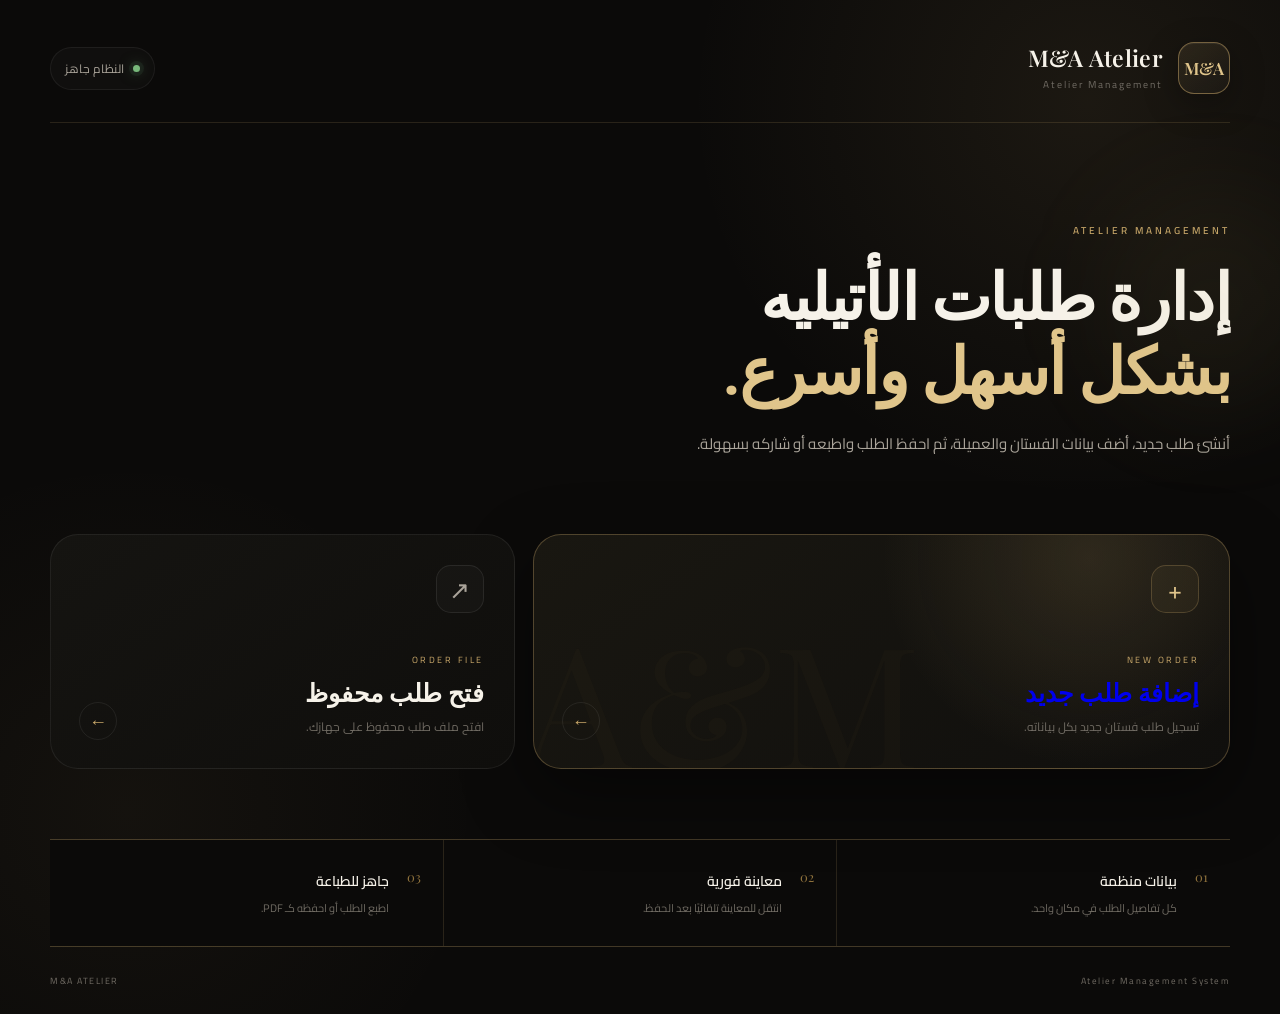
==== index.html @ f41b0c4b "Add files via upload" ====
<!DOCTYPE html>
<html lang="ar" dir="rtl">

<head>
    <meta charset="UTF-8">
    <meta name="viewport" content="width=device-width, initial-scale=1.0">

    <title>M&A Atelier</title>

    <link rel="stylesheet" href="css/style.css">
</head>

<body>

    <main class="dashboard">

        <!-- Header -->
        <header class="dashboard-header">

            <div class="brand">
                <div class="brand-mark">M&A</div>

                <div class="brand-info">
                    <h1>M&A Atelier</h1>
                    <span>Atelier Management</span>
                </div>
            </div>

            <div class="header-status">
                <span class="status-dot"></span> النظام جاهز
            </div>

        </header>


        <!-- Welcome -->
        <section class="welcome-section">

            <div>
                <span class="eyebrow">ATELIER MANAGEMENT</span>

                <h2>
                    إدارة طلبات الأتيليه
                    <br>
                    <span>بشكل أسهل وأسرع.</span>
                </h2>

                <p>
                    أنشئ طلب جديد، أضف بيانات الفستان والعميلة، ثم احفظ الطلب واطبعه أو شاركه بسهولة.
                </p>
            </div>

        </section>


        <!-- Main Actions -->
        <section class="actions-grid">

            <!-- Add Order -->
            <a href="add-order.html" class="action-card primary-card">

                <div class="action-icon">
                    +
                </div>

                <div class="action-content">
                    <span>NEW ORDER</span>
                    <h3>إضافة طلب جديد</h3>
                    <p>
                        تسجيل طلب فستان جديد بكل بياناته.
                    </p>
                </div>

                <div class="action-arrow">
                    ←
                </div>

            </a>


            <!-- Open Order -->
            <div class="action-card secondary-card">

                <div class="action-icon">
                    ↗
                </div>

                <div class="action-content">
                    <span>ORDER FILE</span>
                    <h3>فتح طلب محفوظ</h3>
                    <p>
                        افتح ملف طلب محفوظ على جهازك.
                    </p>
                </div>

                <div class="action-arrow">
                    ←
                </div>

            </div>

        </section>


        <!-- Features -->
        <section class="features">

            <div class="feature-item">
                <div class="feature-number">01</div>

                <div>
                    <h4>بيانات منظمة</h4>
                    <p>كل تفاصيل الطلب في مكان واحد.</p>
                </div>
            </div>


            <div class="feature-item">
                <div class="feature-number">02</div>

                <div>
                    <h4>معاينة فورية</h4>
                    <p>انتقل للمعاينة تلقائيًا بعد الحفظ.</p>
                </div>
            </div>


            <div class="feature-item">
                <div class="feature-number">03</div>

                <div>
                    <h4>جاهز للطباعة</h4>
                    <p>اطبع الطلب أو احفظه كـ PDF.</p>
                </div>
            </div>

        </section>


        <!-- Footer -->
        <footer class="dashboard-footer">

            <span>M&A ATELIER</span>

            <span>Atelier Management System</span>

        </footer>

    </main>


    <script src="js/app.js"></script>

</body>

</html>
---- css/style.css ----
@import url('https://fonts.googleapis.com/css2?family=Cairo:wght@400;500;600;700&family=Playfair+Display:wght@500;600;700&display=swap');
:root {
    --bg: #0b0a09;
    --bg-soft: #11100e;
    --card: #151310;
    --card-hover: #1b1915;
    --gold: #c9a86a;
    --gold-light: #e0c58b;
    --gold-dark: #8e713c;
    --text: #f6f2e9;
    --text-soft: #aaa49a;
    --text-muted: #706b63;
    --border: rgba(201, 168, 106, 0.16);
    --radius-lg: 28px;
    --radius-md: 20px;
    --shadow: 0 25px 70px rgba(0, 0, 0, 0.45);
}

* {
    margin: 0;
    padding: 0;
    box-sizing: border-box;
}

html {
    scroll-behavior: smooth;
}

body {
    min-height: 100vh;
    background: radial-gradient( circle at 85% 10%, rgba(201, 168, 106, 0.09), transparent 28%), radial-gradient( circle at 10% 80%, rgba(201, 168, 106, 0.05), transparent 25%), var(--bg);
    color: var(--text);
    font-family: "Cairo", sans-serif;
    overflow-x: hidden;
}


/* =========================
   DASHBOARD
========================= */

.dashboard {
    width: min(1180px, calc(100% - 48px));
    margin: auto;
    padding: 42px 0 25px;
}


/* =========================
   HEADER
========================= */

.dashboard-header {
    display: flex;
    align-items: center;
    justify-content: space-between;
    padding-bottom: 28px;
    border-bottom: 1px solid var(--border);
}

.brand {
    display: flex;
    align-items: center;
    gap: 15px;
}

.brand-mark {
    width: 52px;
    height: 52px;
    display: grid;
    place-items: center;
    border: 1px solid rgba(201, 168, 106, 0.5);
    border-radius: 16px;
    color: var(--gold-light);
    font-family: "Playfair Display", serif;
    font-size: 17px;
    font-weight: 600;
    background: linear-gradient( 145deg, rgba(201, 168, 106, 0.12), rgba(255, 255, 255, 0.02));
    box-shadow: inset 0 1px 0 rgba(255, 255, 255, 0.06), 0 10px 35px rgba(0, 0, 0, 0.3);
}

.brand-info h1 {
    font-family: "Playfair Display", serif;
    font-size: 23px;
    font-weight: 600;
    letter-spacing: 0.3px;
}

.brand-info span {
    display: block;
    margin-top: 2px;
    color: var(--text-muted);
    font-size: 10px;
    letter-spacing: 2px;
    direction: ltr;
    text-align: right;
}

.header-status {
    display: flex;
    align-items: center;
    gap: 9px;
    padding: 9px 14px;
    border: 1px solid rgba(255, 255, 255, 0.06);
    border-radius: 50px;
    background: rgba(255, 255, 255, 0.025);
    color: var(--text-soft);
    font-size: 12px;
}

.status-dot {
    width: 7px;
    height: 7px;
    border-radius: 50%;
    background: #78b87b;
    box-shadow: 0 0 0 4px rgba(120, 184, 123, 0.08), 0 0 14px rgba(120, 184, 123, 0.5);
}


/* =========================
   WELCOME
========================= */

.welcome-section {
    position: relative;
    padding: 90px 0 75px;
    max-width: 760px;
}

.welcome-section::before {
    content: "";
    position: absolute;
    top: 65px;
    right: -100px;
    width: 230px;
    height: 230px;
    border-radius: 50%;
    background: rgba(201, 168, 106, 0.05);
    filter: blur(50px);
    pointer-events: none;
}

.eyebrow {
    display: inline-block;
    margin-bottom: 17px;
    color: var(--gold);
    font-size: 10px;
    font-weight: 600;
    letter-spacing: 3px;
    direction: ltr;
}

.welcome-section h2 {
    font-family: "Playfair Display", serif;
    font-size: clamp(42px, 5vw, 68px);
    line-height: 1.15;
    font-weight: 600;
    letter-spacing: -1.5px;
}

.welcome-section h2 span {
    color: var(--gold-light);
}

.welcome-section p {
    max-width: 610px;
    margin-top: 25px;
    color: var(--text-soft);
    font-size: 15px;
    line-height: 2;
    font-weight: 400;
}


/* =========================
   ACTIONS
========================= */

.actions-grid {
    display: grid;
    grid-template-columns: 1.5fr 1fr;
    gap: 18px;
}

.action-card {
    position: relative;
    min-height: 235px;
    padding: 30px;
    border-radius: var(--radius-lg);
    text-decoration: none;
    overflow: hidden;
    transition: transform 0.35s ease, border-color 0.35s ease, background 0.35s ease;
}

.action-card:hover {
    transform: translateY(-5px);
}


/* Primary */

.primary-card {
    display: flex;
    flex-direction: column;
    justify-content: space-between;
    border: 1px solid rgba(201, 168, 106, 0.32);
    background: radial-gradient( circle at 80% 10%, rgba(201, 168, 106, 0.15), transparent 35%), linear-gradient( 145deg, #191711, #100f0d);
    box-shadow: var(--shadow);
}

.primary-card::after {
    content: "A&M";
    position: absolute;
    left: -10px;
    bottom: -45px;
    font-family: "Playfair Display", serif;
    font-size: 170px;
    color: rgba(201, 168, 106, 0.025);
    pointer-events: none;
}

.primary-card:hover {
    border-color: rgba(201, 168, 106, 0.6);
}


/* Secondary */

.secondary-card {
    display: flex;
    flex-direction: column;
    justify-content: space-between;
    border: 1px solid rgba(255, 255, 255, 0.07);
    background: linear-gradient( 145deg, #151411, #0f0e0c);
}

.secondary-card:hover {
    background: var(--card-hover);
    border-color: rgba(255, 255, 255, 0.14);
}


/* =========================
   ACTION ICON
========================= */

.action-icon {
    width: 48px;
    height: 48px;
    display: grid;
    place-items: center;
    border-radius: 15px;
    border: 1px solid rgba(201, 168, 106, 0.25);
    color: var(--gold-light);
    font-size: 25px;
    background: rgba(201, 168, 106, 0.06);
}

.secondary-card .action-icon {
    color: var(--text-soft);
    border-color: rgba(255, 255, 255, 0.08);
    background: rgba(255, 255, 255, 0.025);
}


/* =========================
   ACTION CONTENT
========================= */

.action-content span {
    display: block;
    margin-bottom: 7px;
    color: var(--gold);
    font-size: 9px;
    letter-spacing: 2.5px;
    direction: ltr;
    text-align: right;
}

.action-content h3 {
    font-family: "Playfair Display", serif;
    font-size: 25px;
    font-weight: 600;
}

.action-content p {
    margin-top: 7px;
    color: var(--text-muted);
    font-size: 12px;
}


/* =========================
   ARROW
========================= */

.action-arrow {
    position: absolute;
    left: 28px;
    bottom: 28px;
    width: 38px;
    height: 38px;
    display: grid;
    place-items: center;
    border: 1px solid rgba(255, 255, 255, 0.07);
    border-radius: 50%;
    color: var(--gold);
    font-size: 18px;
    transition: 0.3s ease;
}

.action-card:hover .action-arrow {
    transform: translateX(-5px);
    border-color: rgba(201, 168, 106, 0.4);
}


/* =========================
   FEATURES
========================= */

.features {
    display: grid;
    grid-template-columns: repeat(3, 1fr);
    gap: 1px;
    margin-top: 70px;
    border-top: 1px solid var(--border);
    border-bottom: 1px solid var(--border);
    background: var(--border);
}

.feature-item {
    display: flex;
    gap: 18px;
    padding: 28px 22px;
    background: var(--bg);
}

.feature-number {
    color: var(--gold-dark);
    font-family: "Playfair Display", serif;
    font-size: 13px;
}

.feature-item h4 {
    font-size: 14px;
    font-weight: 600;
}

.feature-item p {
    margin-top: 4px;
    color: var(--text-muted);
    font-size: 11px;
}


/* =========================
   FOOTER
========================= */

.dashboard-footer {
    display: flex;
    align-items: center;
    justify-content: space-between;
    padding-top: 25px;
    color: var(--text-muted);
    font-size: 9px;
    letter-spacing: 1.5px;
    direction: ltr;
}


/* =========================
   MOBILE
========================= */

@media (max-width: 800px) {
    .dashboard {
        width: min(100% - 28px, 600px);
        padding-top: 25px;
    }
    .dashboard-header {
        padding-bottom: 20px;
    }
    .brand-mark {
        width: 46px;
        height: 46px;
        border-radius: 14px;
    }
    .brand-info h1 {
        font-size: 19px;
    }
    .header-status {
        font-size: 10px;
        padding: 7px 10px;
    }
    .welcome-section {
        padding: 60px 0 50px;
    }
    .welcome-section h2 {
        font-size: clamp(38px, 11vw, 55px);
        letter-spacing: -1px;
    }
    .welcome-section p {
        font-size: 13px;
        line-height: 1.9;
    }
    .actions-grid {
        grid-template-columns: 1fr;
    }
    .action-card {
        min-height: 220px;
    }
    .features {
        grid-template-columns: 1fr;
        margin-top: 50px;
    }
    .feature-item {
        padding: 20px;
    }
}


/* =========================
   SMALL MOBILE
========================= */

@media (max-width: 480px) {
    .dashboard {
        width: calc(100% - 22px);
        padding-top: 18px;
    }
    .brand-info span {
        display: none;
    }
    .header-status {
        padding: 6px 9px;
    }
    .welcome-section {
        padding: 55px 0 40px;
    }
    .welcome-section h2 {
        font-size: 38px;
    }
    .welcome-section p {
        margin-top: 18px;
        font-size: 12px;
    }
    .action-card {
        min-height: 205px;
        padding: 24px;
    }
    .action-content h3 {
        font-size: 22px;
    }
    .action-arrow {
        left: 22px;
        bottom: 22px;
    }
    .dashboard-footer {
        flex-direction: column;
        align-items: flex-start;
        gap: 7px;
    }
}


/* =========================================================
   A&M ATELIER — ORDER FORM
========================================================= */

.order-page {
    width: min(1180px, calc(100% - 48px));
    margin: auto;
    padding: 28px 0 60px;
}


/* =========================================================
   ORDER HEADER
========================================================= */

.order-header {
    display: grid;
    grid-template-columns: 1fr auto 1fr;
    align-items: center;
    min-height: 64px;
    padding-bottom: 22px;
    border-bottom: 1px solid var(--border);
}

.back-button {
    justify-self: start;
    display: inline-flex;
    align-items: center;
    gap: 9px;
    padding: 10px 15px;
    color: var(--text-soft);
    border: 1px solid rgba(255, 255, 255, 0.07);
    border-radius: 12px;
    text-decoration: none;
    font-size: 12px;
    background: rgba(255, 255, 255, 0.02);
    transition: 0.3s ease;
}

.back-button:hover {
    color: var(--gold-light);
    border-color: rgba(201, 168, 106, 0.3);
    background: rgba(201, 168, 106, 0.05);
}

.back-button span {
    font-size: 18px;
}

.page-brand {
    display: flex;
    align-items: center;
    gap: 10px;
    direction: ltr;
}

.page-brand span {
    color: var(--gold-light);
    font-family: "Playfair Display", serif;
    font-size: 21px;
    font-weight: 600;
}

.page-brand small {
    color: var(--text-muted);
    font-size: 8px;
    letter-spacing: 2px;
}

.order-number {
    justify-self: end;
    display: flex;
    flex-direction: column;
    text-align: right;
}

.order-number small {
    color: var(--text-muted);
    font-size: 8px;
    letter-spacing: 2px;
    direction: ltr;
}

.order-number strong {
    margin-top: 2px;
    color: var(--gold);
    font-family: "Playfair Display", serif;
    font-size: 14px;
    letter-spacing: 1px;
    direction: ltr;
}


/* =========================================================
   PAGE INTRO
========================================================= */

.page-intro {
    position: relative;
    padding: 70px 0 50px;
    max-width: 760px;
}

.page-intro::after {
    content: "";
    position: absolute;
    top: 40px;
    right: 5%;
    width: 180px;
    height: 180px;
    border-radius: 50%;
    background: rgba(201, 168, 106, 0.045);
    filter: blur(55px);
    pointer-events: none;
}

.page-intro h1 {
    position: relative;
    z-index: 1;
    font-family: "Playfair Display", serif;
    font-size: clamp(42px, 5vw, 62px);
    line-height: 1.15;
    font-weight: 600;
    letter-spacing: -1px;
}

.page-intro h1 span {
    color: var(--gold-light);
}

.page-intro p {
    position: relative;
    z-index: 1;
    max-width: 620px;
    margin-top: 18px;
    color: var(--text-soft);
    font-size: 13px;
    line-height: 2;
}


/* =========================================================
   FORM
========================================================= */

.order-form {
    display: flex;
    flex-direction: column;
    gap: 18px;
}


/* =========================================================
   FORM SECTION
========================================================= */

.form-section {
    padding: 34px;
    border: 1px solid rgba(255, 255, 255, 0.07);
    border-radius: 26px;
    background: linear-gradient( 145deg, rgba(255, 255, 255, 0.025), rgba(255, 255, 255, 0.008));
    box-shadow: 0 20px 60px rgba(0, 0, 0, 0.18);
}

.section-heading {
    display: flex;
    align-items: center;
    gap: 16px;
    margin-bottom: 30px;
    padding-bottom: 22px;
    border-bottom: 1px solid rgba(255, 255, 255, 0.06);
}

.section-number {
    width: 42px;
    height: 42px;
    flex-shrink: 0;
    display: grid;
    place-items: center;
    border: 1px solid rgba(201, 168, 106, 0.3);
    border-radius: 13px;
    color: var(--gold);
    font-family: "Playfair Display", serif;
    font-size: 12px;
    background: rgba(201, 168, 106, 0.04);
}

.section-heading span {
    display: block;
    color: var(--gold);
    font-size: 8px;
    letter-spacing: 2.5px;
    direction: ltr;
    text-align: right;
}

.section-heading h2 {
    margin-top: 2px;
    font-family: "Playfair Display", serif;
    font-size: 22px;
    font-weight: 600;
}


/* =========================================================
   FORM GRID
========================================================= */

.form-grid {
    display: grid;
    grid-template-columns: repeat(2, minmax(0, 1fr));
    gap: 22px;
}

.form-grid.four-columns {
    grid-template-columns: repeat(4, minmax(0, 1fr));
}

.form-grid.three-columns {
    grid-template-columns: repeat(3, minmax(0, 1fr));
}

.form-group {
    min-width: 0;
    display: flex;
    flex-direction: column;
}

.form-group.full {
    grid-column: 1 / -1;
}


/* =========================================================
   LABEL
========================================================= */

.form-group label {
    margin-bottom: 9px;
    color: var(--text-soft);
    font-size: 11px;
    font-weight: 600;
}

.form-group label b {
    color: var(--gold);
    margin-right: 3px;
}


/* =========================================================
   INPUTS
========================================================= */

.form-group input,
.form-group textarea {
    width: 100%;
    border: 1px solid rgba(255, 255, 255, 0.08);
    border-radius: 14px;
    outline: none;
    background: rgba(0, 0, 0, 0.18);
    color: var(--text);
    font-family: "Cairo", sans-serif;
    font-size: 13px;
    transition: border-color 0.25s ease, background 0.25s ease, box-shadow 0.25s ease;
}

.form-group input {
    height: 50px;
    padding: 0 15px;
}

.form-group textarea {
    min-height: 140px;
    padding: 14px 15px;
    resize: vertical;
    line-height: 1.9;
}

.form-group input::placeholder,
.form-group textarea::placeholder {
    color: #5f5b55;
}

.form-group input:hover,
.form-group textarea:hover {
    border-color: rgba(255, 255, 255, 0.13);
}

.form-group input:focus,
.form-group textarea:focus {
    border-color: rgba(201, 168, 106, 0.55);
    background: rgba(201, 168, 106, 0.025);
    box-shadow: 0 0 0 3px rgba(201, 168, 106, 0.06);
}


/* =========================================================
   DATE INPUT
========================================================= */

input[type="date"] {
    color-scheme: dark;
}

input[type="date"]::-webkit-calendar-picker-indicator {
    opacity: 0.55;
    cursor: pointer;
    filter: sepia(0.5);
}


/* =========================================================
   IMAGE UPLOAD
========================================================= */

.image-upload {
    display: flex;
    flex-direction: column;
    gap: 15px;
}

.upload-box {
    min-height: 125px;
    display: flex;
    align-items: center;
    justify-content: center;
    gap: 15px;
    padding: 25px;
    border: 1px dashed rgba(201, 168, 106, 0.28);
    border-radius: 18px;
    background: radial-gradient( circle at center, rgba(201, 168, 106, 0.045), transparent 65%);
    cursor: pointer;
    transition: 0.3s ease;
}

.upload-box:hover {
    border-color: rgba(201, 168, 106, 0.55);
    background: radial-gradient( circle at center, rgba(201, 168, 106, 0.08), transparent 65%);
}

.upload-icon {
    width: 45px;
    height: 45px;
    display: grid;
    place-items: center;
    border-radius: 13px;
    border: 1px solid rgba(201, 168, 106, 0.3);
    color: var(--gold-light);
    font-size: 24px;
}

.upload-box strong {
    display: block;
    color: var(--text);
    font-size: 13px;
}

.upload-box span {
    display: block;
    margin-top: 3px;
    color: var(--text-muted);
    font-size: 9px;
    direction: ltr;
}


/* =========================================================
   IMAGE PREVIEW
========================================================= */

.image-preview {
    display: grid;
    grid-template-columns: repeat(auto-fill, minmax(130px, 1fr));
    gap: 12px;
}

.image-preview:empty {
    display: none;
}

.image-preview img {
    width: 100%;
    height: 170px;
    object-fit: cover;
    border-radius: 15px;
    border: 1px solid rgba(201, 168, 106, 0.2);
    box-shadow: 0 15px 30px rgba(0, 0, 0, 0.3);
}


/* =========================================================
   MONEY INPUT
========================================================= */

.money-input {
    position: relative;
}

.money-input input {
    padding-left: 60px;
}

.money-input>span {
    position: absolute;
    left: 14px;
    top: 50%;
    transform: translateY(-50%);
    color: var(--text-muted);
    font-size: 10px;
    pointer-events: none;
}

.money-input.calculated input {
    color: var(--gold-light);
    border-color: rgba(201, 168, 106, 0.2);
    background: rgba(201, 168, 106, 0.035);
    font-weight: 600;
}


/* Remove number arrows */

input[type="number"]::-webkit-inner-spin-button,
input[type="number"]::-webkit-outer-spin-button {
    margin: 0;
    appearance: none;
}

input[type="number"] {
    appearance: textfield;
}


/* =========================================================
   FORM ACTIONS
========================================================= */

.form-actions {
    display: flex;
    align-items: center;
    justify-content: flex-start;
    gap: 12px;
    padding-top: 10px;
}

.cancel-button,
.save-button {
    min-height: 52px;
    border-radius: 14px;
    font-family: "Cairo", sans-serif;
    font-size: 12px;
    cursor: pointer;
    transition: transform 0.25s ease, background 0.25s ease, border-color 0.25s ease;
}

.cancel-button {
    display: inline-flex;
    align-items: center;
    justify-content: center;
    min-width: 110px;
    padding: 0 20px;
    border: 1px solid rgba(255, 255, 255, 0.08);
    color: var(--text-soft);
    text-decoration: none;
    background: rgba(255, 255, 255, 0.02);
}

.cancel-button:hover {
    color: var(--text);
    border-color: rgba(255, 255, 255, 0.16);
}

.save-button {
    display: flex;
    align-items: center;
    justify-content: space-between;
    gap: 25px;
    min-width: 190px;
    padding: 0 18px;
    border: 1px solid rgba(201, 168, 106, 0.5);
    color: #16130d;
    background: linear-gradient( 135deg, var(--gold-light), var(--gold));
    font-weight: 700;
    box-shadow: 0 12px 35px rgba(201, 168, 106, 0.13);
}

.save-button strong {
    font-size: 19px;
}

.save-button:hover {
    transform: translateY(-2px);
    background: linear-gradient( 135deg, #ead09b, var(--gold-light));
    box-shadow: 0 18px 45px rgba(201, 168, 106, 0.2);
}

.save-button:active,
.cancel-button:active {
    transform: translateY(0);
}


/* =========================================================
   TABLET
========================================================= */

@media (max-width: 1000px) {
    .order-page {
        width: min(100% - 34px, 850px);
    }
    .form-grid.four-columns {
        grid-template-columns: repeat(2, minmax(0, 1fr));
    }
    .form-grid.three-columns {
        grid-template-columns: repeat(2, minmax(0, 1fr));
    }
}


/* =========================================================
   TABLET / LARGE MOBILE
========================================================= */

@media (max-width: 700px) {
    .order-page {
        width: calc(100% - 26px);
        padding-top: 18px;
    }
    .order-header {
        grid-template-columns: 1fr auto;
        gap: 15px;
    }
    .page-brand {
        display: none;
    }
    .order-number {
        justify-self: end;
    }
    .page-intro {
        padding: 55px 0 40px;
    }
    .page-intro h1 {
        font-size: 44px;
    }
    .page-intro p {
        font-size: 12px;
    }
    .form-section {
        padding: 25px 20px;
        border-radius: 22px;
    }
    .form-grid,
    .form-grid.four-columns,
    .form-grid.three-columns {
        grid-template-columns: 1fr;
        gap: 18px;
    }
    .section-heading {
        margin-bottom: 23px;
    }
    .section-heading h2 {
        font-size: 20px;
    }
    .form-actions {
        flex-direction: column-reverse;
        align-items: stretch;
    }
    .save-button,
    .cancel-button {
        width: 100%;
    }
}


/* =========================================================
   MOBILE
========================================================= */

@media (max-width: 480px) {
    .order-page {
        width: calc(100% - 18px);
        padding-bottom: 35px;
    }
    .order-header {
        padding-bottom: 17px;
    }
    .back-button {
        padding: 8px 11px;
        font-size: 10px;
    }
    .order-number small {
        font-size: 7px;
    }
    .order-number strong {
        font-size: 12px;
    }
    .page-intro {
        padding: 45px 0 32px;
    }
    .eyebrow {
        font-size: 8px;
        letter-spacing: 2px;
    }
    .page-intro h1 {
        font-size: 37px;
        letter-spacing: -0.5px;
    }
    .page-intro p {
        margin-top: 14px;
        line-height: 1.9;
    }
    .form-section {
        padding: 22px 15px;
        border-radius: 19px;
    }
    .section-heading {
        gap: 12px;
        padding-bottom: 18px;
    }
    .section-number {
        width: 37px;
        height: 37px;
        border-radius: 11px;
        font-size: 10px;
    }
    .section-heading span {
        font-size: 7px;
    }
    .section-heading h2 {
        font-size: 18px;
    }
    .form-group label {
        font-size: 10px;
    }
    .form-group input {
        height: 48px;
        font-size: 12px;
    }
    .form-group textarea {
        min-height: 120px;
        font-size: 12px;
    }
    .upload-box {
        min-height: 110px;
        padding: 18px;
        border-radius: 15px;
    }
    .upload-icon {
        width: 40px;
        height: 40px;
        font-size: 21px;
    }
    .upload-box strong {
        font-size: 11px;
    }
    .upload-box span {
        font-size: 8px;
    }
    .image-preview {
        grid-template-columns: repeat(2, minmax(0, 1fr));
    }
    .image-preview img {
        height: 150px;
    }
    .money-input input {
        padding-left: 55px;
    }
    .save-button {
        min-height: 54px;
    }
}


/* =========================================================
   VERY SMALL DEVICES
========================================================= */

@media (max-width: 350px) {
    .order-page {
        width: calc(100% - 12px);
    }
    .form-section {
        padding: 19px 12px;
    }
    .page-intro h1 {
        font-size: 32px;
    }
    .section-heading h2 {
        font-size: 16px;
    }
    .upload-box {
        flex-direction: column;
        text-align: center;
    }
}


/* =========================================
   A&M ATELIER
   ORDER PREVIEW
   ========================================= */

.preview-page {
    min-height: 100vh;
    padding: 30px 20px 60px;
    background: radial-gradient( circle at top right, rgba(201, 168, 106, 0.08), transparent 35%), radial-gradient( circle at bottom left, rgba(201, 168, 106, 0.05), transparent 35%), var(--bg);
}


/* =========================================================
   HEADER
   ========================================================= */

.preview-header {
    width: min(1200px, 100%);
    margin: 0 auto 45px;
    display: grid;
    grid-template-columns: 1fr auto 1fr;
    align-items: center;
    gap: 25px;
}

.preview-header .back-button {
    justify-self: start;
}

.preview-header .page-brand {
    justify-self: center;
}

.preview-order-number {
    justify-self: end;
    display: flex;
    flex-direction: column;
    align-items: flex-end;
    gap: 4px;
}

.preview-order-number span {
    font-size: 10px;
    letter-spacing: 3px;
    color: var(--text-muted);
}

.preview-order-number strong {
    font-family: "Playfair Display", serif;
    font-size: 15px;
    color: var(--gold-light);
    letter-spacing: 1px;
}


/* =========================================================
   WRAPPER
   ========================================================= */

.preview-wrapper {
    width: min(1000px, 100%);
    margin: 0 auto;
}


/* =========================================================
   MAIN ORDER CARD
   ========================================================= */

.order-preview-card {
    position: relative;
    overflow: hidden;
    background: linear-gradient( 145deg, rgba(255, 255, 255, 0.025), transparent 30%), var(--card);
    border: 1px solid var(--border);
    border-radius: 24px;
    box-shadow: 0 30px 80px rgba(0, 0, 0, 0.35), inset 0 1px 0 rgba(255, 255, 255, 0.025);
}


/* =========================================================
   GOLD TOP LINE
   ========================================================= */

.order-preview-card::before {
    content: "";
    position: absolute;
    top: 0;
    left: 8%;
    right: 8%;
    height: 1px;
    background: linear-gradient( 90deg, transparent, var(--gold), transparent);
    opacity: 0.7;
}


/* =========================================================
   HERO
   ========================================================= */

.preview-hero {
    min-height: 310px;
    display: grid;
    grid-template-columns: 320px 1fr;
    direction: ltr;
    border-bottom: 1px solid var(--border);
}


/* IMAGE */

.dress-image-container {
    min-height: 310px;
    display: flex;
    align-items: center;
    justify-content: center;
    padding: 25px;
    background: linear-gradient( 135deg, rgba(201, 168, 106, 0.08), transparent);
    border-left: 1px solid var(--border);
    overflow: hidden;
}

.dress-image-placeholder {
    width: 100%;
    height: 250px;
    display: flex;
    align-items: center;
    justify-content: center;
    border-radius: 18px;
    border: 1px solid var(--border);
    background: radial-gradient( circle, rgba(201, 168, 106, 0.10), transparent 65%);
    color: var(--gold);
    font-family: "Playfair Display", serif;
    font-size: 38px;
    letter-spacing: 4px;
    overflow: hidden;
}

.dress-image-placeholder img {
    width: 100%;
    height: 100%;
    display: block;
    object-fit: cover;
}


/* HERO TEXT */

.dress-main-info {
    direction: rtl;
    display: flex;
    flex-direction: column;
    justify-content: center;
    padding: 45px 55px;
}

.preview-label {
    margin-bottom: 12px;
    font-size: 10px;
    letter-spacing: 4px;
    color: var(--gold);
    text-transform: uppercase;
}

.dress-main-info h2 {
    margin: 0;
    font-family: "Playfair Display", serif;
    font-size: clamp(30px, 5vw, 52px);
    line-height: 1.2;
    color: var(--text);
}

.dress-main-info p {
    margin-top: 15px;
    color: var(--text-muted);
    font-size: 14px;
}


/* =========================================================
   SECTIONS
   ========================================================= */

.preview-section {
    padding: 38px 45px;
    border-bottom: 1px solid var(--border);
}

.preview-section-title {
    display: flex;
    align-items: center;
    gap: 15px;
    margin-bottom: 28px;
}

.preview-section-title>span {
    width: 38px;
    height: 38px;
    flex: 0 0 38px;
    display: flex;
    align-items: center;
    justify-content: center;
    border: 1px solid var(--border);
    border-radius: 50%;
    color: var(--gold);
    font-size: 11px;
    letter-spacing: 1px;
}

.preview-section-title small {
    display: block;
    margin-bottom: 3px;
    color: var(--gold);
    font-size: 9px;
    letter-spacing: 3px;
}

.preview-section-title h3 {
    margin: 0;
    font-size: 19px;
    font-weight: 600;
    color: var(--text);
}


/* =========================================================
   INFO GRID
   ========================================================= */

.preview-grid {
    display: grid;
    grid-template-columns: repeat(2, minmax(0, 1fr));
    gap: 12px;
}

.preview-grid.four {
    grid-template-columns: repeat(4, minmax(0, 1fr));
}

.preview-item {
    min-width: 0;
    padding: 18px;
    border: 1px solid rgba(201, 168, 106, 0.10);
    border-radius: 13px;
    background: rgba(255, 255, 255, 0.015);
}

.preview-item span {
    display: block;
    margin-bottom: 8px;
    color: var(--text-muted);
    font-size: 11px;
}

.preview-item strong {
    display: block;
    color: var(--text);
    font-size: 14px;
    overflow-wrap: anywhere;
}


/* =========================================================
   PAYMENT
   ========================================================= */

.payment-grid {
    display: grid;
    grid-template-columns: repeat(4, minmax(0, 1fr));
    gap: 12px;
}

.payment-item {
    padding: 22px 18px;
    border-radius: 14px;
    border: 1px solid var(--border);
    background: linear-gradient( 145deg, rgba(201, 168, 106, 0.045), transparent);
}

.payment-item span {
    display: block;
    color: var(--text-muted);
    font-size: 11px;
    margin-bottom: 10px;
}

.payment-item strong {
    color: var(--text);
    font-size: 18px;
}

.payment-item.remaining {
    border-color: rgba(201, 168, 106, 0.35);
    background: linear-gradient( 145deg, rgba(201, 168, 106, 0.12), rgba(201, 168, 106, 0.025));
}

.payment-item.remaining strong {
    color: var(--gold-light);
}


/* =========================================================
   NOTES
   ========================================================= */

.notes-box {
    padding: 22px;
    min-height: 80px;
    border-radius: 14px;
    border: 1px solid rgba(201, 168, 106, 0.10);
    background: rgba(255, 255, 255, 0.015);
}

.notes-box p {
    margin: 0;
    color: var(--text-soft);
    font-size: 14px;
    line-height: 1.9;
    white-space: pre-wrap;
}


/* =========================================================
   ORDER FOOTER
   ========================================================= */

.order-card-footer {
    padding: 25px 45px;
    display: flex;
    align-items: center;
    justify-content: space-between;
    gap: 20px;
}

.order-card-footer div {
    display: flex;
    flex-direction: column;
    gap: 4px;
}

.order-card-footer span {
    color: var(--gold);
    font-family: "Playfair Display", serif;
    font-size: 15px;
    letter-spacing: 2px;
}

.order-card-footer small {
    color: var(--text-muted);
    font-size: 10px;
}

.order-card-footer>strong {
    color: var(--text-muted);
    font-size: 11px;
    letter-spacing: 1px;
}


/* =========================================================
   ACTIONS
   ========================================================= */

.preview-actions {
    margin-top: 25px;
    display: grid;
    grid-template-columns: repeat(4, minmax(0, 1fr));
    gap: 12px;
}

.action-button {
    min-height: 55px;
    display: flex;
    align-items: center;
    justify-content: center;
    padding: 12px 18px;
    border-radius: 13px;
    border: 1px solid var(--border);
    background: var(--card);
    color: var(--text-soft);
    font-family: "Cairo", sans-serif;
    font-size: 13px;
    text-decoration: none;
    cursor: pointer;
    transition: transform 0.25s ease, border-color 0.25s ease, background 0.25s ease, color 0.25s ease;
}

.action-button:hover {
    transform: translateY(-3px);
    border-color: var(--gold);
    color: var(--text);
    background: var(--card-hover);
}

.action-button.primary {
    border-color: var(--gold);
    background: linear-gradient( 135deg, var(--gold), var(--gold-dark));
    color: #111;
    font-weight: 700;
}

.action-button.primary:hover {
    color: #111;
    box-shadow: 0 12px 30px rgba(201, 168, 106, 0.18);
}

.action-button.whatsapp {
    border-color: rgba(95, 190, 110, 0.35);
}

.action-button.whatsapp:hover {
    border-color: rgba(95, 190, 110, 0.8);
}


/* =========================================================
   TABLET
   ========================================================= */

@media (max-width: 900px) {
    .preview-header {
        grid-template-columns: 1fr auto;
        gap: 15px;
    }
    .preview-header .page-brand {
        justify-self: end;
        grid-column: 2;
        grid-row: 1;
    }
    .preview-header .back-button {
        grid-column: 1;
        grid-row: 1;
    }
    .preview-order-number {
        display: none;
    }
    .preview-hero {
        grid-template-columns: 260px 1fr;
    }
    .payment-grid {
        grid-template-columns: repeat(2, minmax(0, 1fr));
    }
    .preview-grid.four {
        grid-template-columns: repeat(2, minmax(0, 1fr));
    }
    .preview-actions {
        grid-template-columns: repeat(2, minmax(0, 1fr));
    }
}


/* =========================================================
   MOBILE
   ========================================================= */

@media (max-width: 650px) {
    .preview-page {
        padding: 15px 12px 40px;
    }
    .preview-header {
        margin-bottom: 25px;
    }
    .preview-header .page-brand h1 {
        font-size: 13px;
    }
    .preview-header .page-brand span {
        font-size: 9px;
    }
    .preview-header .brand-mark {
        width: 40px;
        height: 40px;
        font-size: 14px;
    }
    .preview-header .back-button {
        padding: 9px 12px;
        font-size: 11px;
    }
    .order-preview-card {
        border-radius: 18px;
    }
    /* Hero becomes vertical */
    .preview-hero {
        grid-template-columns: 1fr;
        min-height: auto;
    }
    .dress-image-container {
        min-height: auto;
        padding: 15px;
        border-left: 0;
        border-bottom: 1px solid var(--border);
    }
    .dress-image-placeholder {
        height: 300px;
    }
    .dress-main-info {
        padding: 28px 22px 32px;
        text-align: center;
        align-items: center;
    }
    .dress-main-info h2 {
        font-size: 30px;
    }
    .preview-section {
        padding: 28px 18px;
    }
    .preview-section-title {
        margin-bottom: 20px;
    }
    .preview-section-title h3 {
        font-size: 16px;
    }
    .preview-grid,
    .preview-grid.four {
        grid-template-columns: 1fr;
    }
    .payment-grid {
        grid-template-columns: 1fr;
    }
    .preview-item {
        padding: 15px;
    }
    .payment-item {
        padding: 18px;
    }
    .order-card-footer {
        padding: 20px 18px;
        align-items: flex-start;
        flex-direction: column;
    }
    .order-card-footer>strong {
        align-self: flex-start;
    }
    .preview-actions {
        grid-template-columns: 1fr;
        gap: 10px;
    }
    .action-button {
        min-height: 52px;
    }
}


/* =========================================================
   SMALL MOBILE
   ========================================================= */

@media (max-width: 380px) {
    .preview-page {
        padding-left: 8px;
        padding-right: 8px;
    }
    .preview-header .page-brand span {
        display: none;
    }
    .preview-header .page-brand h1 {
        font-size: 11px;
    }
    .preview-header .brand-mark {
        width: 35px;
        height: 35px;
        font-size: 12px;
    }
    .dress-image-placeholder {
        height: 240px;
    }
    .dress-main-info h2 {
        font-size: 25px;
    }
    .preview-section {
        padding: 24px 14px;
    }
    .preview-section-title>span {
        width: 34px;
        height: 34px;
        flex-basis: 34px;
    }
    .action-button {
        font-size: 12px;
    }
}


/* =========================================================
   PRINT
   ========================================================= */

@media print {
    body {
        background: #fff !important;
    }
    .preview-page {
        padding: 0;
        background: #fff !important;
    }
    .preview-header {
        margin-bottom: 20px;
    }
    .preview-header .back-button,
    .preview-order-number,
    .preview-actions {
        display: none !important;
    }
    .preview-header {
        display: flex;
        justify-content: center;
    }
    .order-preview-card {
        width: 100%;
        border: 1px solid #ddd;
        border-radius: 0;
        box-shadow: none;
        background: #fff !important;
        color: #111 !important;
    }
    .order-preview-card::before {
        display: none;
    }
    .dress-main-info h2,
    .preview-section-title h3,
    .preview-item strong,
    .payment-item strong {
        color: #111 !important;
    }
    .preview-label,
    .preview-section-title small,
    .preview-section-title>span {
        color: #8e713c !important;
    }
    .preview-item,
    .payment-item,
    .notes-box {
        background: #fff !important;
        border-color: #ddd !important;
    }
    .preview-item span,
    .payment-item span,
    .notes-box p,
    .order-card-footer small,
    .order-card-footer>strong {
        color: #555 !important;
    }
    .payment-item.remaining {
        border-color: #aaa !important;
        background: #f8f8f8 !important;
    }
    .payment-item.remaining strong {
        color: #111 !important;
    }
    .order-card-footer {
        border-top: 1px solid #ddd;
    }
}

@media print {
    body {
        background: #ffffff !important;
        color: #000000 !important;
    }
    .preview-page {
        background: #ffffff !important;
        min-height: auto !important;
    }
    .preview-header {
        display: none !important;
    }
    .preview-actions {
        display: none !important;
    }
    .preview-wrapper {
        padding: 0 !important;
        margin: 0 !important;
        width: 100% !important;
    }
    .order-preview-card {
        width: 100% !important;
        max-width: none !important;
        margin: 0 !important;
        box-shadow: none !important;
        border: none !important;
        background: #ffffff !important;
        color: #000000 !important;
    }
    .preview-section,
    .preview-hero,
    .order-card-footer {
        break-inside: avoid;
        page-break-inside: avoid;
    }
    .dress-image-container {
        break-inside: avoid;
        page-break-inside: avoid;
    }
    @page {
        size: A4;
        margin: 10mm;
    }
}
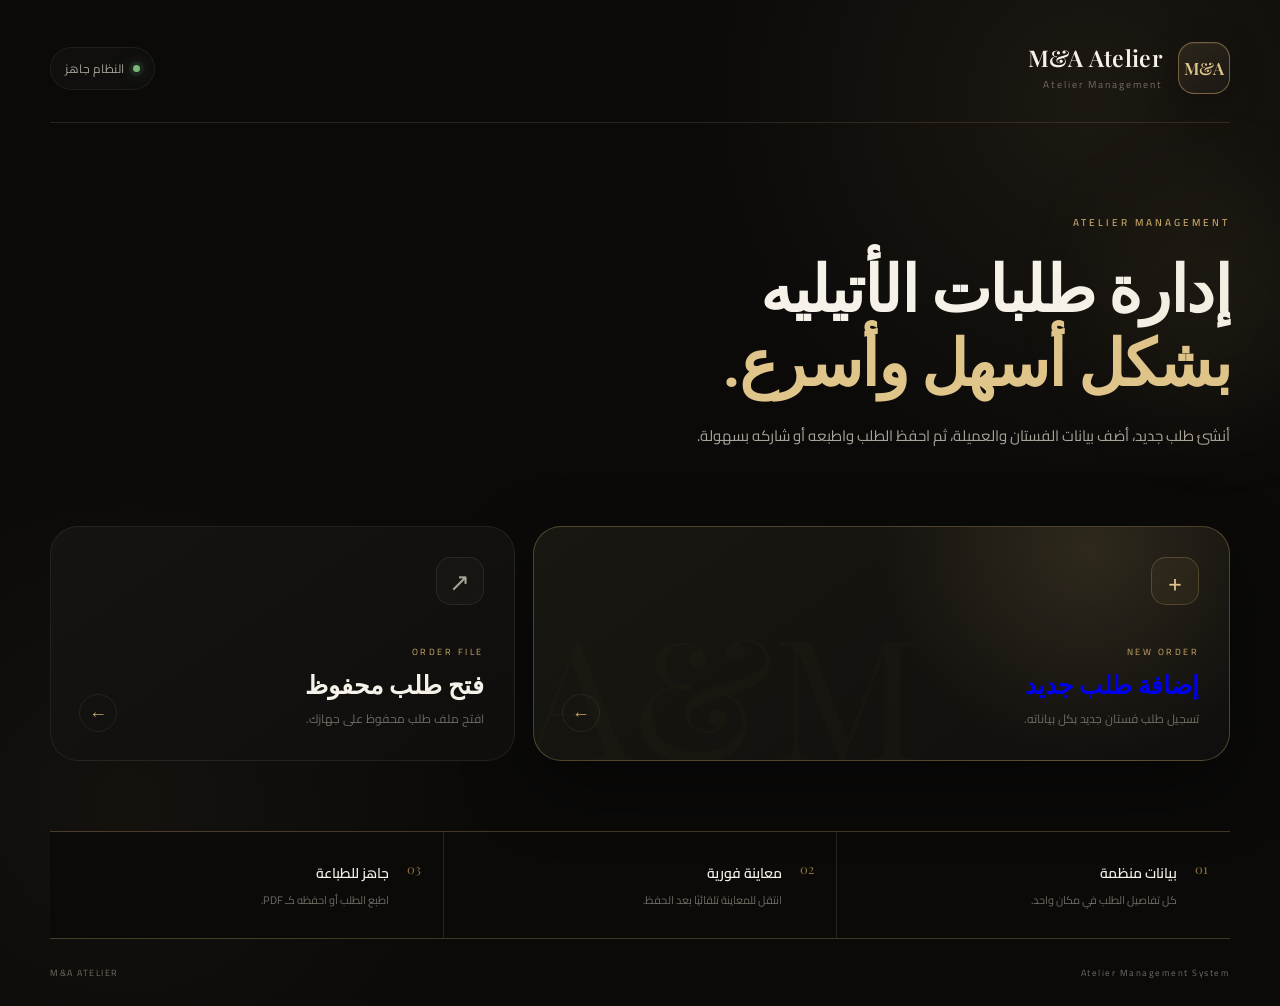
==== commit d2ac585e: "Fix HTML structure and formatting" ====
--- a/index.html
+++ b/index.html
@@ -1,4 +1,4 @@
-<!DOCTYPE html>
+<DOCTYPE html>
 <html lang="ar" dir="rtl">
 
 <head>
@@ -153,4 +153,4 @@
 
 </body>
 
-</html>+</html>
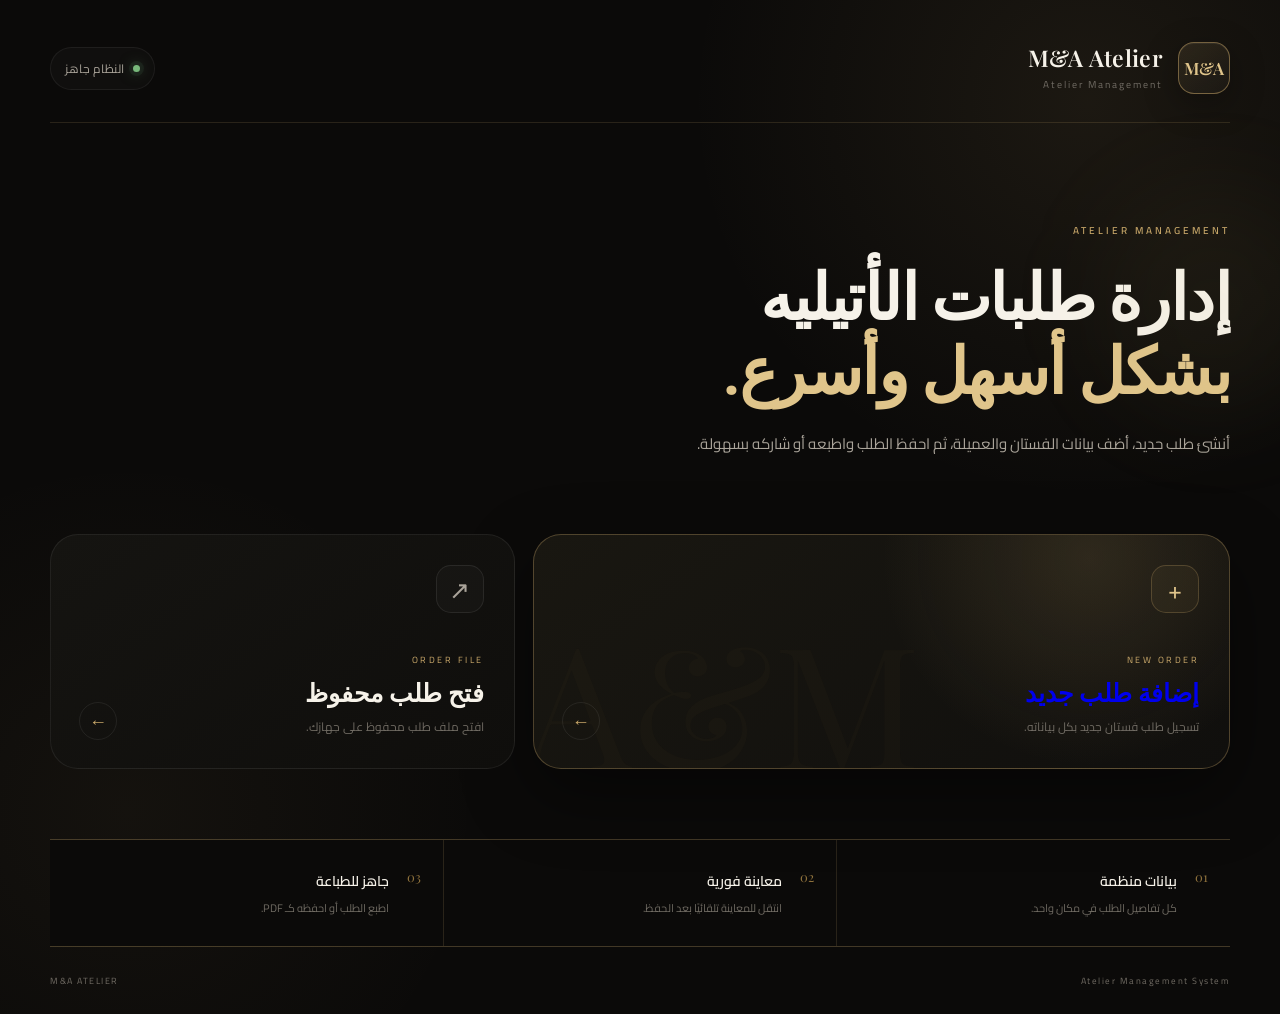
==== commit 91dd6c36: "Update index.html" ====
--- a/index.html
+++ b/index.html
@@ -1,4 +1,4 @@
-<DOCTYPE html>
+<!DOCTYPE html>
 <html lang="ar" dir="rtl">
 
 <head>
